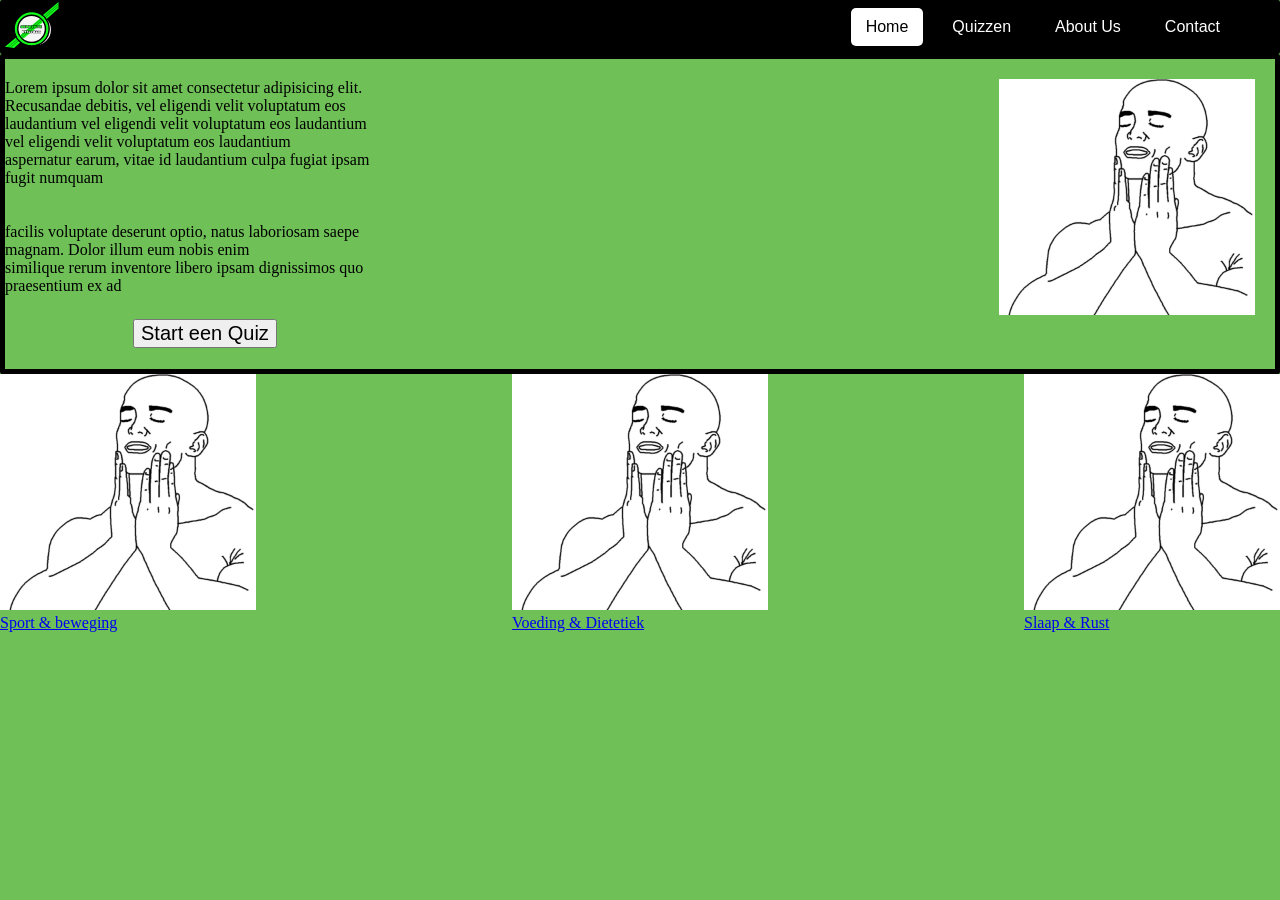
==== index.html @ fb8b5566 "Full clean once more" ====
<!DOCTYPE html>
<html lang="en">

<head>
    <meta charset="UTF-8">
    <meta name="viewport" content="width=device-width, initial-scale=1.0">
    <title>Home</title>
    <link rel="stylesheet" href="index/css/index.css">
    <script src="index/javascript/index.js" defer></script>
</head>

<body>
    <div id="header">
        <img id="logo" src="index/media/homepage logo.svg">
        <div id="contents">
            <button type="button" onclick="window.location.href='index.html'">Home</button>
            <button type="button" onclick="window.location.href='pages/Quizen.html'">Quizzen</button>
            <button type="button" onclick="window.location.href='pages/aboutus.html'">About Us</button>
            <button type="button" onclick="window.location.href='pages/Contact.html'">Contact</button>
        </div>
    </div>
    <div id="hero">
        <div id="info">
            <p>Lorem ipsum dolor sit amet consectetur adipisicing elit. Recusandae debitis, vel eligendi velit voluptatum eos laudantium vel eligendi velit voluptatum eos laudantium vel eligendi velit voluptatum eos laudantium  <br>
                aspernatur earum, vitae id  laudantium culpa fugiat ipsam fugit numquam <br>
                <br>
                <br>
                facilis voluptate deserunt optio, natus laboriosam saepe magnam. Dolor illum eum nobis enim <br>
                similique rerum inventore libero ipsam dignissimos quo praesentium ex ad <br>
            </p> 

            <div id="herp_image">
                <img id="holder" src="index/media/1.webp">
            </div>
        </div>
        <div class="quizholder">
            <div id="Quiz">
                <button onclick="RandomQuiz()">Start een Quiz</button>
            </div>
        </div>

    </div>
    <div id="QuizSelection">
        <div id="Quiz_Select1">
            <div id="QuizImage1">
                <img src="index/media/1.webp">
            </div>

            <div id="Quiz1">
                <a href="pages/informatie.html">Sport & beweging</a>
            </div>
        </div>
        <div id="Quiz_Select2">
            <div id="QuizImage1">
                <img src="index/media/1.webp">
            </div>

            <div id="Quiz2">
                <a href="pages/quiz1.html">Voeding & Dietetiek</a>
            </div>
        </div>
        <div id="Quiz_Select3">
            <div id="QuizImage1">
                <img src="index/media/1.webp">
            </div>

            <div id="Quiz3">
                <a href="pages/slaap_info.html">Slaap & Rust</a>
            </div>
        </div>
    </div>
</body>

</html>
---- index/css/index.css ----
body {
    background-color: rgb(110, 192, 87);
    margin: 0;
}

#header {
    height: 6vh;
    margin: 0;
    width: 100vw;

    top: 0;
    left: 0;
    box-sizing: border-box;
    padding: 20px 20px 20px 0;
    border: 5px solid black;
    border-radius: 2px;
    background-color: black;
    display: flex;
    align-items: center;
}

#logo {
    margin: 0;
    width: 4.5vw;
    height: auto;
    flex-shrink: 0;
}

#contents {
    margin-left: auto;
    padding-right: 20px;
}

#contents button {
    background-color: white;
    color: black;
    border: none;
    padding: 10px 15px;
    margin-left: 10px;
    border-radius: 5px;
    cursor: pointer;
    font-size: 16px;
}

#contents button:not(.active) {
    background-color: black;
    color: white;
}

#hero {
    height: 25vw;
    margin: 0;
    width: 100vw;
    top: -90px;
    box-sizing: border-box;
    padding: 20px 20px 20px 0;
    display: flex;
    align-items: center;
    flex-direction: column;
    border: 5px solid;
    border-radius: 2px;
}

#info{
    display: flex;
    flex-direction: row;
    justify-content: space-between;
}

p {
    margin: 0;
    width: 30%;
}

#holder {
    margin: 0;
    width: 20vw;
    height: auto;
    flex-shrink: 0;
}

.quizholder{
    position: relative;
    width: 100%;
    display: flex;

}

#Quiz {
    left: 10vw;
    width: 30vh;
    position: relative;
    font-size: 20px;

}

#Quiz button{
    font-size: 20px;
}

#QuizSelection{
    display: flex;
    justify-content: space-between;
}

#QuizImage1 img {
    margin: 0;
    width: 20vw;
    height: auto;
    flex-shrink: 0;
}
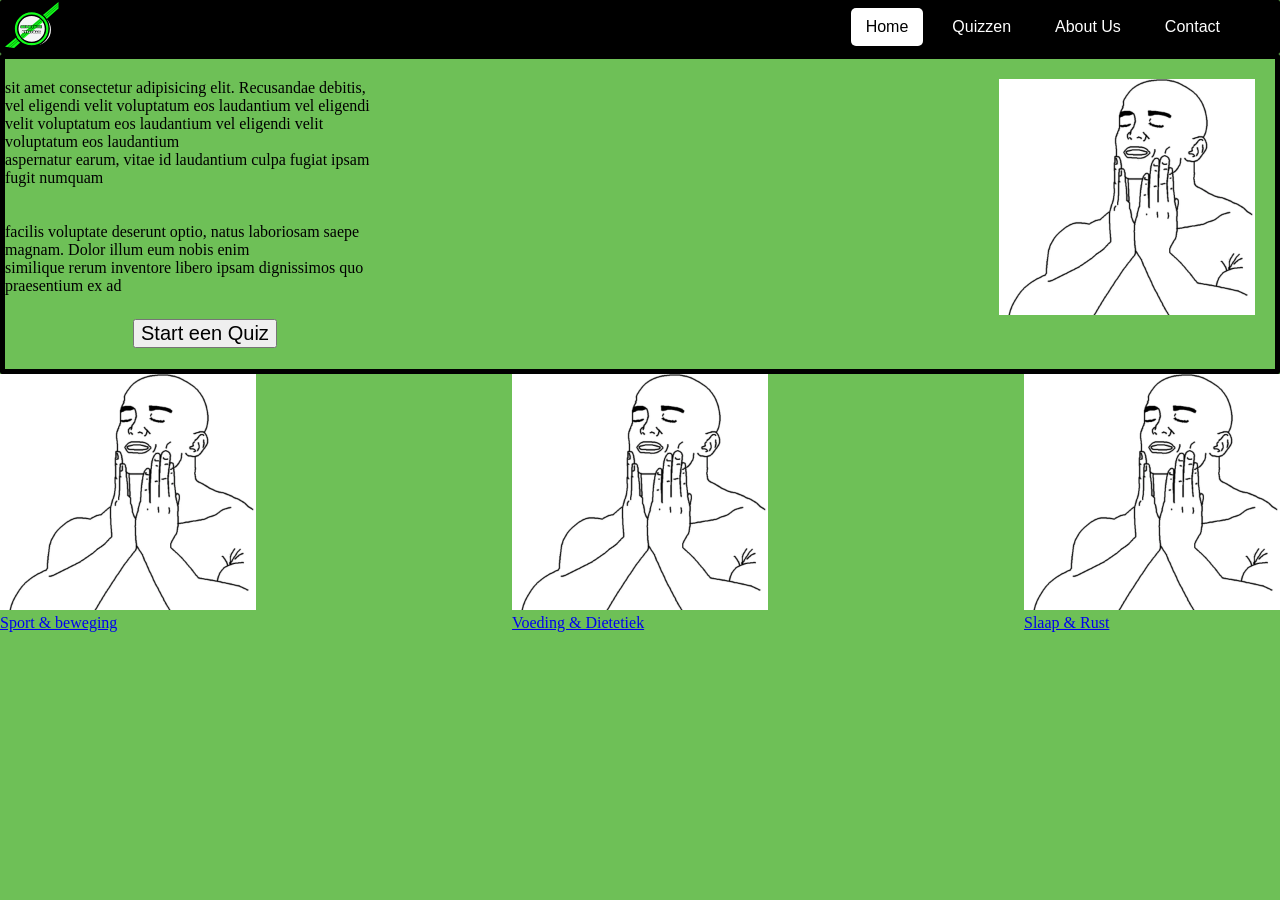
==== commit 9af064d3: "verander html" ====
--- a/index.html
+++ b/index.html
@@ -21,7 +21,7 @@
     </div>
     <div id="hero">
         <div id="info">
-            <p>Lorem ipsum dolor sit amet consectetur adipisicing elit. Recusandae debitis, vel eligendi velit voluptatum eos laudantium vel eligendi velit voluptatum eos laudantium vel eligendi velit voluptatum eos laudantium  <br>
+            <p>sit amet consectetur adipisicing elit. Recusandae debitis, vel eligendi velit voluptatum eos laudantium vel eligendi velit voluptatum eos laudantium vel eligendi velit voluptatum eos laudantium  <br>
                 aspernatur earum, vitae id  laudantium culpa fugiat ipsam fugit numquam <br>
                 <br>
                 <br>
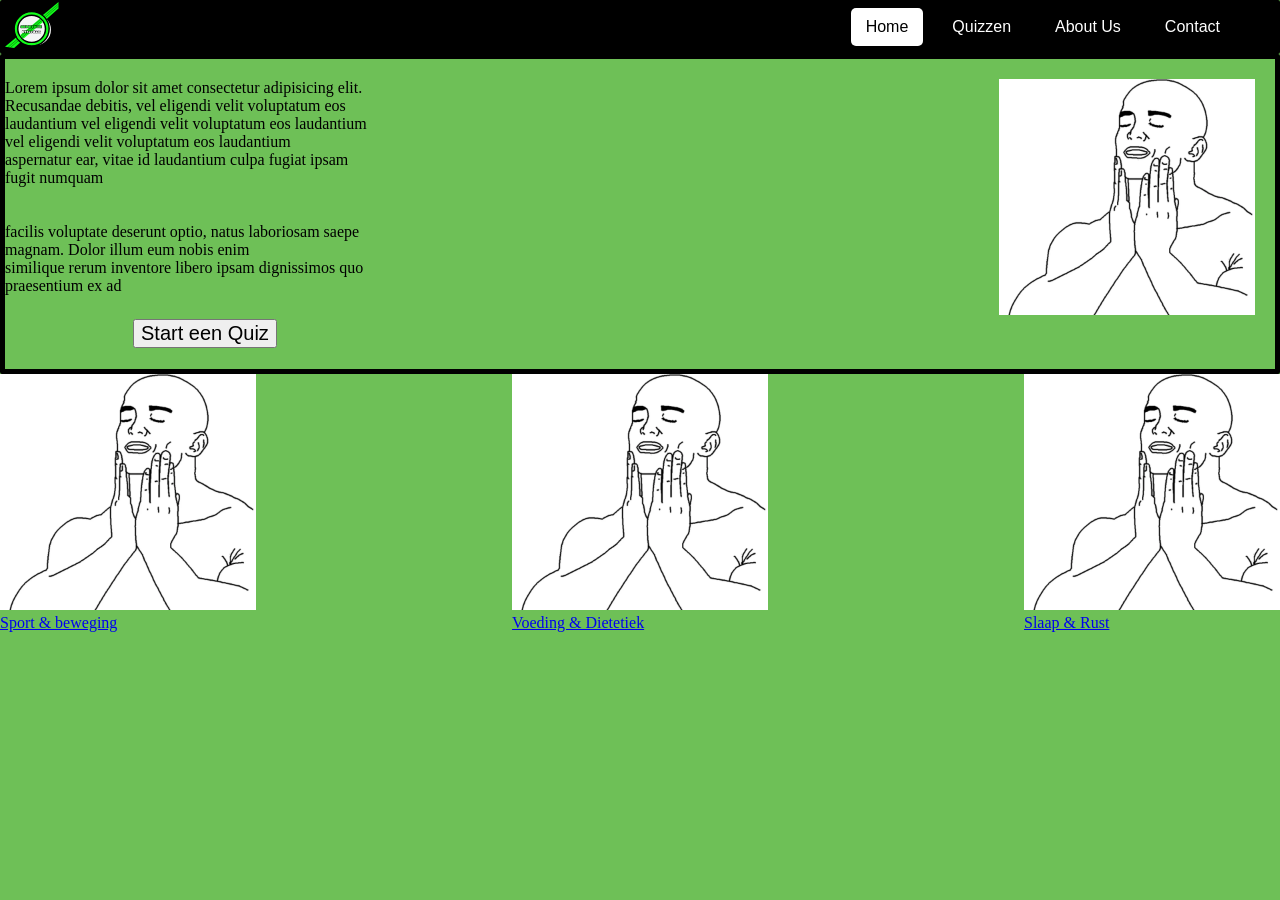
==== commit ba1a647f: "Mike branch" ====
--- a/index.html
+++ b/index.html
@@ -21,8 +21,8 @@
     </div>
     <div id="hero">
         <div id="info">
-            <p>sit amet consectetur adipisicing elit. Recusandae debitis, vel eligendi velit voluptatum eos laudantium vel eligendi velit voluptatum eos laudantium vel eligendi velit voluptatum eos laudantium  <br>
-                aspernatur earum, vitae id  laudantium culpa fugiat ipsam fugit numquam <br>
+            <p>Lorem ipsum dolor sit amet consectetur adipisicing elit. Recusandae debitis, vel eligendi velit voluptatum eos laudantium vel eligendi velit voluptatum eos laudantium vel eligendi velit voluptatum eos laudantium  <br>
+                aspernatur ear, vitae id  laudantium culpa fugiat ipsam fugit numquam <br>
                 <br>
                 <br>
                 facilis voluptate deserunt optio, natus laboriosam saepe magnam. Dolor illum eum nobis enim <br>
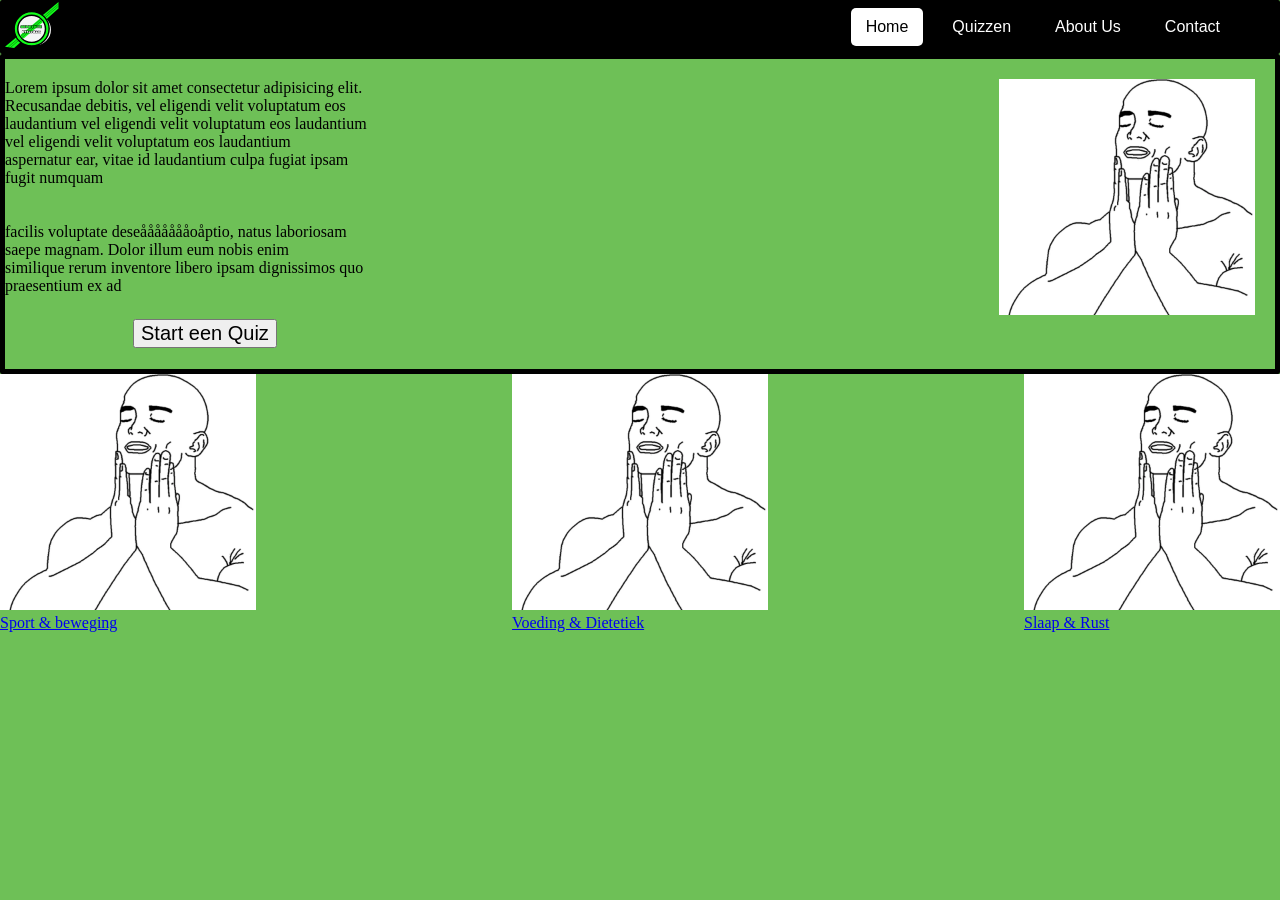
==== commit f066657b: "mess" ====
--- a/index.html
+++ b/index.html
@@ -25,7 +25,7 @@
                 aspernatur ear, vitae id  laudantium culpa fugiat ipsam fugit numquam <br>
                 <br>
                 <br>
-                facilis voluptate deserunt optio, natus laboriosam saepe magnam. Dolor illum eum nobis enim <br>
+                facilis voluptate deseåååååååoåptio, natus laboriosam saepe magnam. Dolor illum eum nobis enim <br>
                 similique rerum inventore libero ipsam dignissimos quo praesentium ex ad <br>
             </p> 
 
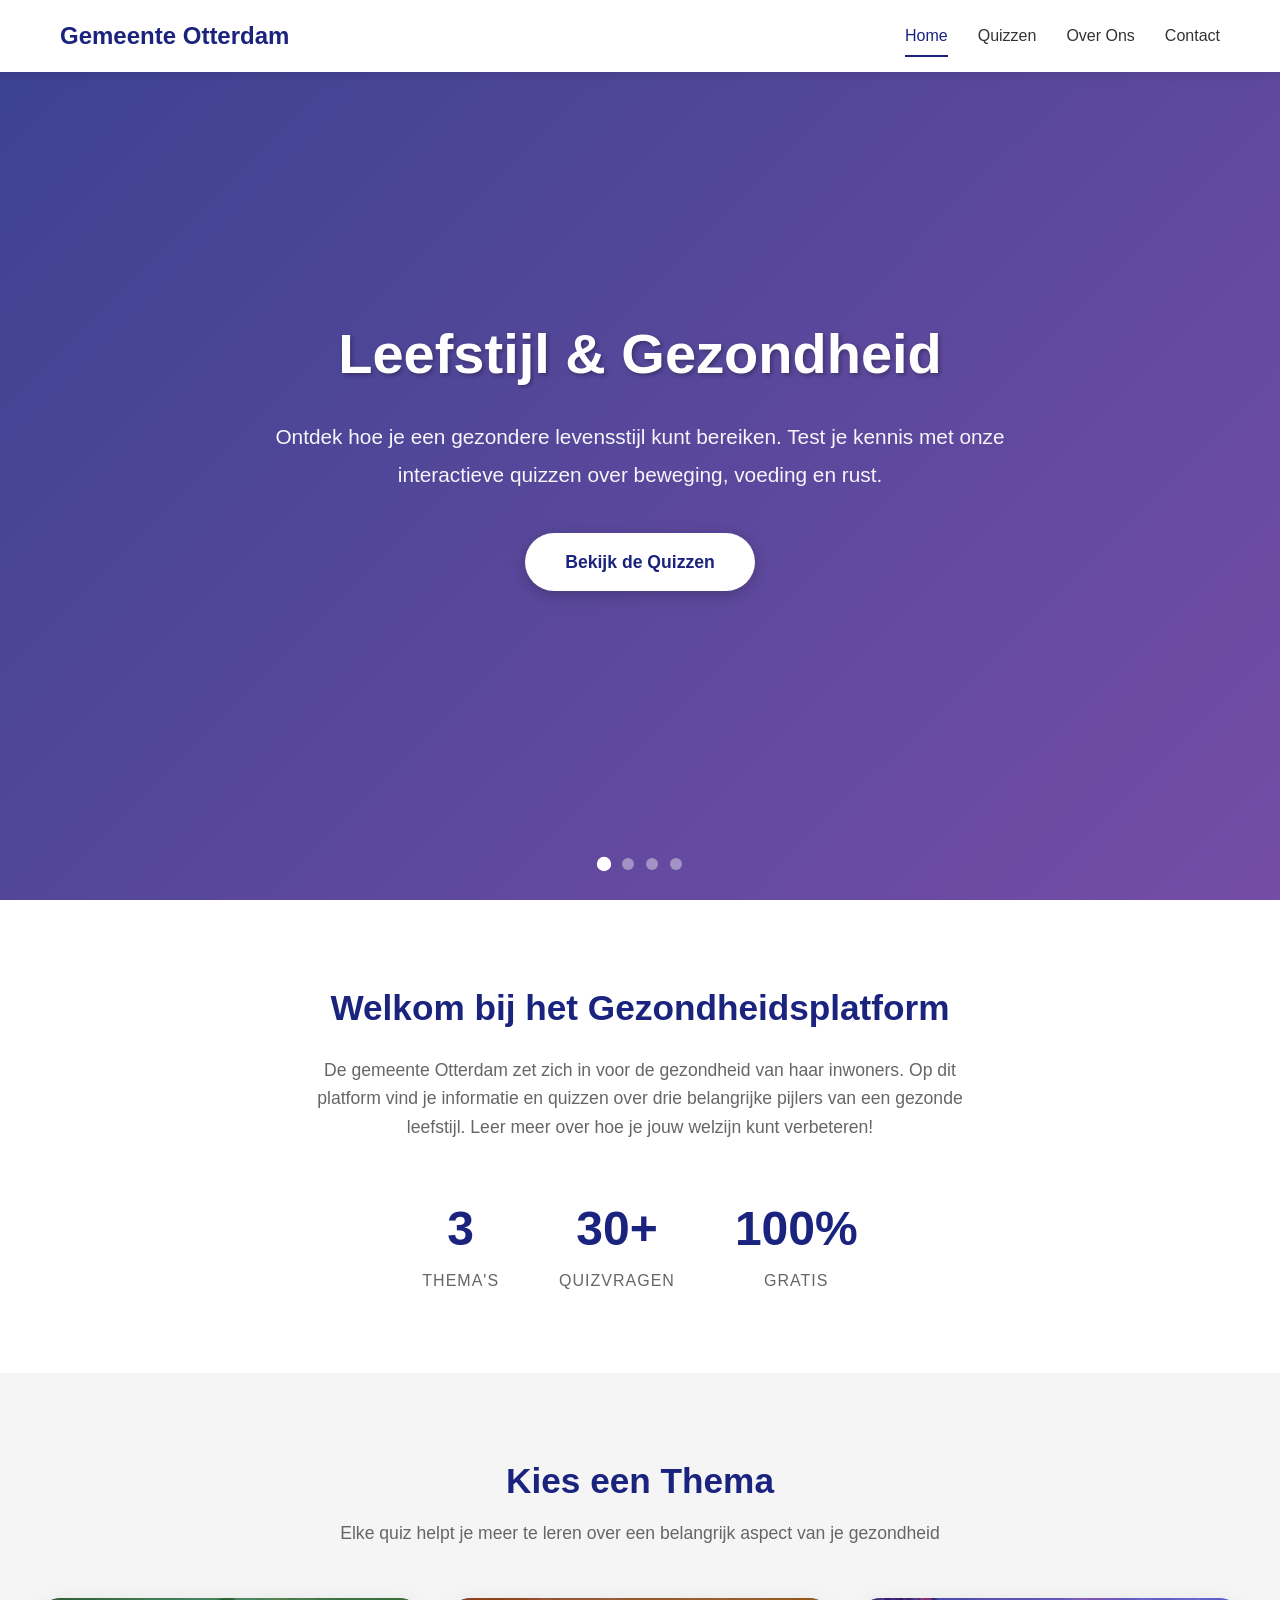
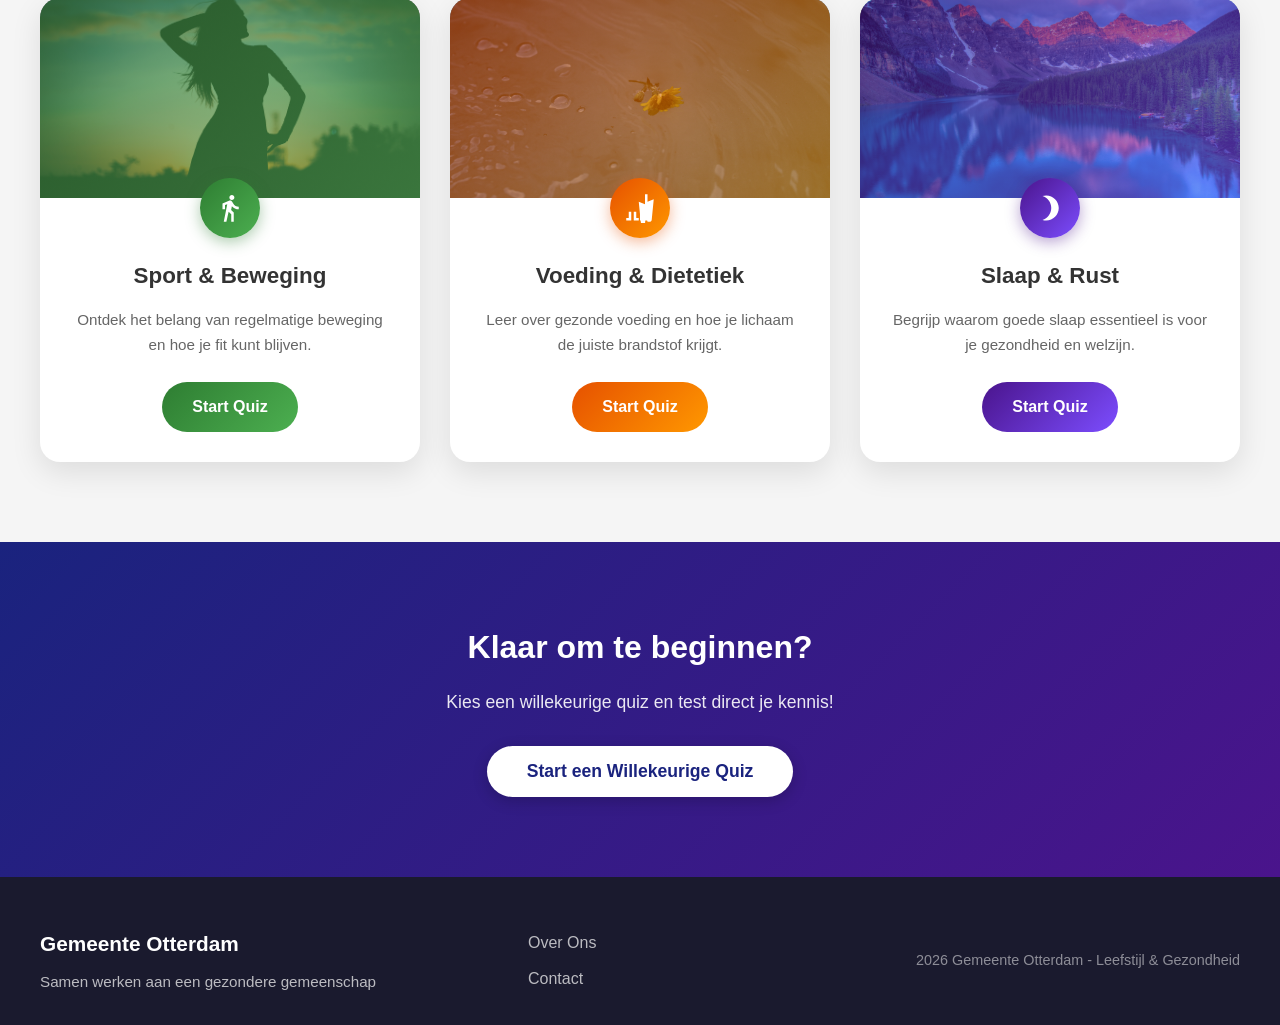
==== commit d3a834cb: "Homepage Rewrite" ====
--- a/index.html
+++ b/index.html
@@ -1,74 +1,159 @@
 <!DOCTYPE html>
-<html lang="en">
+<html lang="nl">
 
 <head>
     <meta charset="UTF-8">
     <meta name="viewport" content="width=device-width, initial-scale=1.0">
-    <title>Home</title>
+    <title>Gemeente Otterdam | Leefstijl & Gezondheid</title>
     <link rel="stylesheet" href="index/css/index.css">
     <script src="index/javascript/index.js" defer></script>
 </head>
 
 <body>
-    <div id="header">
-        <img id="logo" src="index/media/homepage logo.svg">
-        <div id="contents">
-            <button type="button" onclick="window.location.href='index.html'">Home</button>
-            <button type="button" onclick="window.location.href='pages/Quizen.html'">Quizzen</button>
-            <button type="button" onclick="window.location.href='pages/aboutus.html'">About Us</button>
-            <button type="button" onclick="window.location.href='pages/Contact.html'">Contact</button>
+    <header class="header">
+        <div class="header-container">
+            <div class="logo">
+                <h2>Gemeente Otterdam</h2>
+            </div>
+            <nav class="nav-menu">
+                <a href="index.html" class="active">Home</a>
+                <a href="#quizzen">Quizzen</a>
+                <a href="pages/aboutus.html">Over Ons</a>
+                <a href="pages/Contact.html">Contact</a>
+            </nav>
+            <button class="mobile-menu-btn" id="mobile-menu-btn">
+                <span></span>
+                <span></span>
+                <span></span>
+            </button>
         </div>
-    </div>
-    <div id="hero">
-        <div id="info">
-            <p>Lorem ipsum dolor sit amet consectetur adipisicing elit. Recusandae debitis, vel eligendi velit voluptatum eos laudantium vel eligendi velit voluptatum eos laudantium vel eligendi velit voluptatum eos laudantium  <br>
-                aspernatur ear, vitae id  laudantium culpa fugiat ipsam fugit numquam <br>
-                <br>
-                <br>
-                facilis voluptate deseåååååååoåptio, natus laboriosam saepe magnam. Dolor illum eum nobis enim <br>
-                similique rerum inventore libero ipsam dignissimos quo praesentium ex ad <br>
-            </p> 
+    </header>
 
-            <div id="herp_image">
-                <img id="holder" src="index/media/1.webp">
+    <section class="hero">
+        <div class="hero-slideshow">
+            <div class="slide active" style="background-image: url('pages/media/calmbck.jpg')"></div>
+            <div class="slide" style="background-image: url('pages/media/calmwomen.jpg')"></div>
+            <div class="slide" style="background-image: url('pages/media/pexels-souvenirpixels-417074.jpg')"></div>
+            <div class="slide" style="background-image: url('pages/media/snowytree.jpg')"></div>
+        </div>
+        <div class="hero-overlay"></div>
+        <div class="hero-content">
+            <h1>Leefstijl & Gezondheid</h1>
+            <p>Ontdek hoe je een gezondere levensstijl kunt bereiken. Test je kennis met onze interactieve quizzen over beweging, voeding en rust.</p>
+            <a href="#quizzen" class="hero-btn">Bekijk de Quizzen</a>
+        </div>
+        <div class="slide-indicators">
+            <span class="indicator active" data-slide="0"></span>
+            <span class="indicator" data-slide="1"></span>
+            <span class="indicator" data-slide="2"></span>
+            <span class="indicator" data-slide="3"></span>
+        </div>
+    </section>
+
+    <section class="intro-section">
+        <div class="intro-container">
+            <h2>Welkom bij het Gezondheidsplatform</h2>
+            <p>De gemeente Otterdam zet zich in voor de gezondheid van haar inwoners. Op dit platform vind je informatie en quizzen over drie belangrijke pijlers van een gezonde leefstijl. Leer meer over hoe je jouw welzijn kunt verbeteren!</p>
+            <div class="intro-stats">
+                <div class="stat-item">
+                    <span class="stat-number">3</span>
+                    <span class="stat-label">Thema's</span>
+                </div>
+                <div class="stat-item">
+                    <span class="stat-number">30+</span>
+                    <span class="stat-label">Quizvragen</span>
+                </div>
+                <div class="stat-item">
+                    <span class="stat-number">100%</span>
+                    <span class="stat-label">Gratis</span>
+                </div>
             </div>
         </div>
-        <div class="quizholder">
-            <div id="Quiz">
-                <button onclick="RandomQuiz()">Start een Quiz</button>
+    </section>
+
+    <section class="quizzen-section" id="quizzen">
+        <div class="quizzen-container">
+            <h2>Kies een Thema</h2>
+            <p class="section-subtitle">Elke quiz helpt je meer te leren over een belangrijk aspect van je gezondheid</p>
+
+            <div class="quiz-cards">
+                <div class="quiz-card sport-card">
+                    <div class="card-image">
+                        <img src="pages/media/calmwomen.jpg" alt="Sport en Beweging">
+                        <div class="card-overlay sport-overlay"></div>
+                    </div>
+                    <div class="card-content">
+                        <div class="card-icon sport-icon">
+                            <svg xmlns="http://www.w3.org/2000/svg" viewBox="0 0 24 24" fill="currentColor">
+                                <path d="M13.5 5.5c1.1 0 2-.9 2-2s-.9-2-2-2-2 .9-2 2 .9 2 2 2zM9.8 8.9L7 23h2.1l1.8-8 2.1 2v6h2v-7.5l-2.1-2 .6-3C14.8 12 16.8 13 19 13v-2c-1.9 0-3.5-1-4.3-2.4l-1-1.6c-.4-.6-1-1-1.7-1-.3 0-.5.1-.8.1L6 8.3V13h2V9.6l1.8-.7"/>
+                            </svg>
+                        </div>
+                        <h3>Sport & Beweging</h3>
+                        <p>Ontdek het belang van regelmatige beweging en hoe je fit kunt blijven.</p>
+                        <a href="pages/informatie.html" class="card-btn sport-btn">Start Quiz</a>
+                    </div>
+                </div>
+
+                <div class="quiz-card voeding-card">
+                    <div class="card-image">
+                        <img src="pages/media/waterflower.jpg" alt="Voeding en Dietetiek">
+                        <div class="card-overlay voeding-overlay"></div>
+                    </div>
+                    <div class="card-content">
+                        <div class="card-icon voeding-icon">
+                            <svg xmlns="http://www.w3.org/2000/svg" viewBox="0 0 24 24" fill="currentColor">
+                                <path d="M18.06 22.99h1.66c.84 0 1.53-.64 1.63-1.46L23 5.05l-5 2V1h-2v8l-5-2 1.66 16.48c.1.82.79 1.46 1.63 1.46h1.66l.67-6.64L18.06 23zM1 22h4V15H3v5H1v2zm8-7h-2v7h4v-2h-2v-5zm5-1c-1.1 0-2 .9-2 2v6h2v-6h2v6h2v-6c0-1.1-.9-2-2-2h-2z"/>
+                            </svg>
+                        </div>
+                        <h3>Voeding & Dietetiek</h3>
+                        <p>Leer over gezonde voeding en hoe je lichaam de juiste brandstof krijgt.</p>
+                        <a href="pages/quiz1.html" class="card-btn voeding-btn">Start Quiz</a>
+                    </div>
+                </div>
+
+                <div class="quiz-card slaap-card">
+                    <div class="card-image">
+                        <img src="pages/media/pexels-souvenirpixels-417074.jpg" alt="Slaap en Rust">
+                        <div class="card-overlay slaap-overlay"></div>
+                    </div>
+                    <div class="card-content">
+                        <div class="card-icon slaap-icon">
+                            <svg xmlns="http://www.w3.org/2000/svg" viewBox="0 0 24 24" fill="currentColor">
+                                <path d="M9 2c-1.05 0-2.05.16-3 .46 4.06 1.27 7 5.06 7 9.54 0 4.48-2.94 8.27-7 9.54.95.3 1.95.46 3 .46 5.52 0 10-4.48 10-10S14.52 2 9 2z"/>
+                            </svg>
+                        </div>
+                        <h3>Slaap & Rust</h3>
+                        <p>Begrijp waarom goede slaap essentieel is voor je gezondheid en welzijn.</p>
+                        <a href="pages/slaap_info.html" class="card-btn slaap-btn">Start Quiz</a>
+                    </div>
+                </div>
             </div>
         </div>
+    </section>
 
-    </div>
-    <div id="QuizSelection">
-        <div id="Quiz_Select1">
-            <div id="QuizImage1">
-                <img src="index/media/1.webp">
+    <section class="cta-section">
+        <div class="cta-container">
+            <h2>Klaar om te beginnen?</h2>
+            <p>Kies een willekeurige quiz en test direct je kennis!</p>
+            <button class="cta-btn" onclick="RandomQuiz()">Start een Willekeurige Quiz</button>
+        </div>
+    </section>
+
+    <footer class="footer">
+        <div class="footer-container">
+            <div class="footer-info">
+                <h3>Gemeente Otterdam</h3>
+                <p>Samen werken aan een gezondere gemeenschap</p>
             </div>
-
-            <div id="Quiz1">
-                <a href="pages/informatie.html">Sport & beweging</a>
+            <div class="footer-links">
+                <a href="pages/aboutus.html">Over Ons</a>
+                <a href="pages/Contact.html">Contact</a>
+            </div>
+            <div class="footer-copyright">
+                <p>2026 Gemeente Otterdam - Leefstijl & Gezondheid</p>
             </div>
         </div>
-        <div id="Quiz_Select2">
-            <div id="QuizImage1">
-                <img src="index/media/1.webp">
-            </div>
-
-            <div id="Quiz2">
-                <a href="pages/quiz1.html">Voeding & Dietetiek</a>
-            </div>
-        </div>
-        <div id="Quiz_Select3">
-            <div id="QuizImage1">
-                <img src="index/media/1.webp">
-            </div>
-
-            <div id="Quiz3">
-                <a href="pages/slaap_info.html">Slaap & Rust</a>
-            </div>
-        </div>
-    </div>
+    </footer>
 </body>
 
-</html>+</html>
--- a/index/css/index.css
+++ b/index/css/index.css
@@ -1,111 +1,643 @@
+* {
+    margin: 0;
+    padding: 0;
+    box-sizing: border-box;
+}
+
+:root {
+    --primary: #1a237e;
+    --primary-light: #3949ab;
+    --white: #ffffff;
+    --bg-light: #f5f5f5;
+    --text-dark: #333333;
+    --text-light: #666666;
+
+    /* Thema kleuren */
+    --sport-primary: #2e7d32;
+    --sport-secondary: #4caf50;
+    --sport-light: #e8f5e9;
+
+    --voeding-primary: #e65100;
+    --voeding-secondary: #ff9800;
+    --voeding-light: #fff3e0;
+
+    --slaap-primary: #4a148c;
+    --slaap-secondary: #7c4dff;
+    --slaap-light: #ede7f6;
+}
+
+
+
+::-webkit-scrollbar{
+    width: 12px;
+}
+
+::-webkit-scrollbar-track{
+    background: var(--bg-light);
+}
+
+::-webkit-scrollbar-thumb{
+    background: var(--primary);
+}
+
+
 body {
-    background-color: rgb(110, 192, 87);
-    margin: 0;
-}
-
-#header {
-    height: 6vh;
-    margin: 0;
-    width: 100vw;
-
+    font-family: 'Segoe UI', Tahoma, Geneva, Verdana, sans-serif;
+    background-color: var(--bg-light);
+    color: var(--text-dark);
+    line-height: 1.6;
+}
+
+/* Header */
+.header {
+    position: fixed;
     top: 0;
     left: 0;
-    box-sizing: border-box;
-    padding: 20px 20px 20px 0;
-    border: 5px solid black;
+    width: 100%;
+    background: var(--white);
+    box-shadow: 0 2px 10px rgba(0, 0, 0, 0.1);
+    z-index: 1000;
+}
+
+.header-container {
+    max-width: 1200px;
+    margin: 0 auto;
+    padding: 15px 20px;
+    display: flex;
+    justify-content: space-between;
+    align-items: center;
+}
+
+.logo h2 {
+    color: var(--primary);
+    font-size: 1.5rem;
+    font-weight: 700;
+}
+
+.nav-menu {
+    display: flex;
+    gap: 30px;
+}
+
+.nav-menu a {
+    text-decoration: none;
+    color: var(--text-dark);
+    font-weight: 500;
+    padding: 8px 0;
+    position: relative;
+    transition: color 0.3s ease;
+}
+
+.nav-menu a::after {
+    content: '';
+    position: absolute;
+    bottom: 0;
+    left: 0;
+    width: 0;
+    height: 2px;
+    background: var(--primary);
+    transition: width 0.3s ease;
+}
+
+.nav-menu a:hover,
+.nav-menu a.active {
+    color: var(--primary);
+}
+
+.nav-menu a:hover::after,
+.nav-menu a.active::after {
+    width: 100%;
+}
+
+.mobile-menu-btn {
+    display: none;
+    flex-direction: column;
+    gap: 5px;
+    background: none;
+    border: none;
+    cursor: pointer;
+    padding: 5px;
+}
+
+.mobile-menu-btn span {
+    width: 25px;
+    height: 3px;
+    background: var(--text-dark);
     border-radius: 2px;
-    background-color: black;
+    transition: 0.3s;
+}
+
+/* Hero Section */
+.hero {
+    height: 100vh;
+    min-height: 600px;
+    position: relative;
     display: flex;
     align-items: center;
-}
-
-#logo {
-    margin: 0;
-    width: 4.5vw;
-    height: auto;
-    flex-shrink: 0;
-}
-
-#contents {
-    margin-left: auto;
-    padding-right: 20px;
-}
-
-#contents button {
-    background-color: white;
-    color: black;
-    border: none;
-    padding: 10px 15px;
-    margin-left: 10px;
-    border-radius: 5px;
+    justify-content: center;
+    overflow: hidden;
+}
+
+/* Hero Slideshow */
+.hero-slideshow {
+    position: absolute;
+    top: 0;
+    left: 0;
+    width: 100%;
+    height: 100%;
+    z-index: 0;
+}
+
+.hero-slideshow .slide {
+    position: absolute;
+    top: 0;
+    left: 0;
+    width: 100%;
+    height: 100%;
+    background-size: cover;
+    background-position: center;
+    background-repeat: no-repeat;
+    opacity: 0;
+    transform: scale(1.08);
+    transition: opacity 1.2s ease-in-out, transform 6s ease-out;
+}
+
+.hero-slideshow .slide.active {
+    opacity: 1;
+    transform: scale(1.08);
+}
+
+.hero-slideshow .slide.active.zoom-out {
+    transform: scale(1);
+}
+
+.hero-overlay {
+    position: absolute;
+    top: 0;
+    left: 0;
+    width: 100%;
+    height: 100%;
+    background: linear-gradient(135deg, rgba(26, 35, 126, 0.85) 0%, rgba(74, 20, 140, 0.75) 100%);
+    z-index: 1;
+}
+
+.hero-content {
+    position: relative;
+    z-index: 2;
+    text-align: center;
+    color: var(--white);
+    padding: 20px;
+    max-width: 800px;
+}
+
+/* Slide Indicators */
+.slide-indicators {
+    position: absolute;
+    bottom: 30px;
+    left: 50%;
+    transform: translateX(-50%);
+    display: flex;
+    gap: 12px;
+    z-index: 3;
+}
+
+.indicator {
+    width: 12px;
+    height: 12px;
+    border-radius: 50%;
+    background: rgba(255, 255, 255, 0.4);
     cursor: pointer;
-    font-size: 16px;
-}
-
-#contents button:not(.active) {
-    background-color: black;
-    color: white;
-}
-
-#hero {
-    height: 25vw;
-    margin: 0;
-    width: 100vw;
-    top: -90px;
-    box-sizing: border-box;
-    padding: 20px 20px 20px 0;
+    transition: all 0.3s ease;
+    border: 2px solid transparent;
+}
+
+.indicator:hover {
+    background: rgba(255, 255, 255, 0.6);
+}
+
+.indicator.active {
+    background: var(--white);
+    transform: scale(1.2);
+    border-color: rgba(255, 255, 255, 0.5);
+}
+
+.hero-content h1 {
+    font-size: 3.5rem;
+    font-weight: 700;
+    margin-bottom: 20px;
+    text-shadow: 2px 2px 4px rgba(0, 0, 0, 0.3);
+}
+
+.hero-content p {
+    font-size: 1.3rem;
+    margin-bottom: 40px;
+    opacity: 0.95;
+    line-height: 1.8;
+}
+
+.hero-btn {
+    display: inline-block;
+    background: var(--white);
+    color: var(--primary);
+    padding: 15px 40px;
+    border-radius: 50px;
+    text-decoration: none;
+    font-weight: 600;
+    font-size: 1.1rem;
+    transition: all 0.3s ease;
+    box-shadow: 0 4px 15px rgba(0, 0, 0, 0.2);
+}
+
+.hero-btn:hover {
+    transform: translateY(-3px);
+    box-shadow: 0 6px 20px rgba(0, 0, 0, 0.3);
+}
+
+/* Intro Section */
+.intro-section {
+    padding: 80px 20px;
+    background: var(--white);
+}
+
+.intro-container {
+    max-width: 1000px;
+    margin: 0 auto;
+    text-align: center;
+}
+
+.intro-container h2 {
+    font-size: 2.2rem;
+    color: var(--primary);
+    margin-bottom: 20px;
+}
+
+.intro-container > p {
+    font-size: 1.1rem;
+    color: var(--text-light);
+    max-width: 700px;
+    margin: 0 auto 50px;
+}
+
+.intro-stats {
+    display: flex;
+    justify-content: center;
+    gap: 60px;
+    flex-wrap: wrap;
+}
+
+.stat-item {
+    text-align: center;
+}
+
+.stat-number {
+    display: block;
+    font-size: 3rem;
+    font-weight: 700;
+    color: var(--primary);
+}
+
+.stat-label {
+    font-size: 1rem;
+    color: var(--text-light);
+    text-transform: uppercase;
+    letter-spacing: 1px;
+}
+
+/* Quizzen Section */
+.quizzen-section {
+    padding: 80px 20px;
+    background: var(--bg-light);
+}
+
+.quizzen-container {
+    max-width: 1200px;
+    margin: 0 auto;
+}
+
+.quizzen-container > h2 {
+    text-align: center;
+    font-size: 2.2rem;
+    color: var(--primary);
+    margin-bottom: 10px;
+}
+
+.section-subtitle {
+    text-align: center;
+    color: var(--text-light);
+    margin-bottom: 50px;
+    font-size: 1.1rem;
+}
+
+.quiz-cards {
+    display: grid;
+    grid-template-columns: repeat(3, 1fr);
+    gap: 30px;
+}
+
+.quiz-card {
+    background: var(--white);
+    border-radius: 20px;
+    overflow: hidden;
+    box-shadow: 0 10px 30px rgba(0, 0, 0, 0.1);
+    transition: all 0.4s ease;
+}
+
+.quiz-card:hover {
+    transform: translateY(-10px);
+    box-shadow: 0 20px 40px rgba(0, 0, 0, 0.15);
+}
+
+.card-image {
+    position: relative;
+    height: 200px;
+    overflow: hidden;
+}
+
+.card-image img {
+    width: 100%;
+    height: 100%;
+    object-fit: cover;
+    transition: transform 0.4s ease;
+}
+
+.quiz-card:hover .card-image img {
+    transform: scale(1.1);
+}
+
+.card-overlay {
+    position: absolute;
+    top: 0;
+    left: 0;
+    width: 100%;
+    height: 100%;
+    opacity: 0.6;
+}
+
+.sport-overlay {
+    background: linear-gradient(135deg, var(--sport-primary) 0%, var(--sport-secondary) 100%);
+}
+
+.voeding-overlay {
+    background: linear-gradient(135deg, var(--voeding-primary) 0%, var(--voeding-secondary) 100%);
+}
+
+.slaap-overlay {
+    background: linear-gradient(135deg, var(--slaap-primary) 0%, var(--slaap-secondary) 100%);
+}
+
+.card-content {
+    padding: 30px;
+    text-align: center;
+}
+
+.card-icon {
+    width: 60px;
+    height: 60px;
+    border-radius: 50%;
     display: flex;
     align-items: center;
+    justify-content: center;
+    margin: -50px auto 20px;
+    position: relative;
+    z-index: 1;
+}
+
+.card-icon svg {
+    width: 30px;
+    height: 30px;
+    color: var(--white);
+}
+
+.sport-icon {
+    background: linear-gradient(135deg, var(--sport-primary) 0%, var(--sport-secondary) 100%);
+    box-shadow: 0 4px 15px rgba(46, 125, 50, 0.4);
+}
+
+.voeding-icon {
+    background: linear-gradient(135deg, var(--voeding-primary) 0%, var(--voeding-secondary) 100%);
+    box-shadow: 0 4px 15px rgba(230, 81, 0, 0.4);
+}
+
+.slaap-icon {
+    background: linear-gradient(135deg, var(--slaap-primary) 0%, var(--slaap-secondary) 100%);
+    box-shadow: 0 4px 15px rgba(74, 20, 140, 0.4);
+}
+
+.card-content h3 {
+    font-size: 1.4rem;
+    color: var(--text-dark);
+    margin-bottom: 15px;
+}
+
+.card-content p {
+    color: var(--text-light);
+    margin-bottom: 25px;
+    font-size: 0.95rem;
+}
+
+.card-btn {
+    display: inline-block;
+    padding: 12px 30px;
+    border-radius: 25px;
+    text-decoration: none;
+    font-weight: 600;
+    color: var(--white);
+    transition: all 0.3s ease;
+}
+
+.sport-btn {
+    background: linear-gradient(135deg, var(--sport-primary) 0%, var(--sport-secondary) 100%);
+}
+
+.sport-btn:hover {
+    box-shadow: 0 4px 15px rgba(46, 125, 50, 0.5);
+    transform: translateY(-2px);
+}
+
+.voeding-btn {
+    background: linear-gradient(135deg, var(--voeding-primary) 0%, var(--voeding-secondary) 100%);
+}
+
+.voeding-btn:hover {
+    box-shadow: 0 4px 15px rgba(230, 81, 0, 0.5);
+    transform: translateY(-2px);
+}
+
+.slaap-btn {
+    background: linear-gradient(135deg, var(--slaap-primary) 0%, var(--slaap-secondary) 100%);
+}
+
+.slaap-btn:hover {
+    box-shadow: 0 4px 15px rgba(74, 20, 140, 0.5);
+    transform: translateY(-2px);
+}
+
+/* CTA Section */
+.cta-section {
+    padding: 80px 20px;
+    background: linear-gradient(135deg, var(--primary) 0%, var(--slaap-primary) 100%);
+    text-align: center;
+}
+
+.cta-container {
+    max-width: 600px;
+    margin: 0 auto;
+    color: var(--white);
+}
+
+.cta-container h2 {
+    font-size: 2rem;
+    margin-bottom: 15px;
+}
+
+.cta-container p {
+    font-size: 1.1rem;
+    margin-bottom: 30px;
+    opacity: 0.9;
+}
+
+.cta-btn {
+    background: var(--white);
+    color: var(--primary);
+    border: none;
+    padding: 15px 40px;
+    border-radius: 50px;
+    font-size: 1.1rem;
+    font-weight: 600;
+    cursor: pointer;
+    transition: all 0.3s ease;
+    box-shadow: 0 4px 15px rgba(0, 0, 0, 0.2);
+}
+
+.cta-btn:hover {
+    transform: translateY(-3px);
+    box-shadow: 0 6px 20px rgba(0, 0, 0, 0.3);
+}
+
+/* Footer */
+.footer {
+    background: #1a1a2e;
+    color: var(--white);
+    padding: 50px 20px 30px;
+}
+
+.footer-container {
+    max-width: 1200px;
+    margin: 0 auto;
+    display: grid;
+    grid-template-columns: 2fr 1fr 2fr;
+    gap: 40px;
+    align-items: center;
+}
+
+.footer-info h3 {
+    font-size: 1.3rem;
+    margin-bottom: 10px;
+}
+
+.footer-info p {
+    opacity: 0.7;
+    font-size: 0.95rem;
+}
+
+.footer-links {
+    display: flex;
     flex-direction: column;
-    border: 5px solid;
-    border-radius: 2px;
-}
-
-#info{
-    display: flex;
-    flex-direction: row;
-    justify-content: space-between;
-}
-
-p {
-    margin: 0;
-    width: 30%;
-}
-
-#holder {
-    margin: 0;
-    width: 20vw;
-    height: auto;
-    flex-shrink: 0;
-}
-
-.quizholder{
-    position: relative;
-    width: 100%;
-    display: flex;
-
-}
-
-#Quiz {
-    left: 10vw;
-    width: 30vh;
-    position: relative;
-    font-size: 20px;
-
-}
-
-#Quiz button{
-    font-size: 20px;
-}
-
-#QuizSelection{
-    display: flex;
-    justify-content: space-between;
-}
-
-#QuizImage1 img {
-    margin: 0;
-    width: 20vw;
-    height: auto;
-    flex-shrink: 0;
-}+    gap: 10px;
+}
+
+.footer-links a {
+    color: var(--white);
+    text-decoration: none;
+    opacity: 0.7;
+    transition: opacity 0.3s ease;
+}
+
+.footer-links a:hover {
+    opacity: 1;
+}
+
+.footer-copyright {
+    text-align: right;
+    opacity: 0.5;
+    font-size: 0.9rem;
+}
+
+/* Responsive */
+@media (max-width: 992px) {
+    .quiz-cards {
+        grid-template-columns: repeat(2, 1fr);
+    }
+
+    .footer-container {
+        grid-template-columns: 1fr;
+        text-align: center;
+        gap: 30px;
+    }
+
+    .footer-links {
+        flex-direction: row;
+        justify-content: center;
+        gap: 30px;
+    }
+
+    .footer-copyright {
+        text-align: center;
+    }
+}
+
+@media (max-width: 768px) {
+    .nav-menu {
+        display: none;
+        position: absolute;
+        top: 100%;
+        left: 0;
+        width: 100%;
+        background: var(--white);
+        flex-direction: column;
+        padding: 20px;
+        box-shadow: 0 10px 20px rgba(0, 0, 0, 0.1);
+    }
+
+    .nav-menu.active {
+        display: flex;
+    }
+
+    .mobile-menu-btn {
+        display: flex;
+    }
+
+    .hero-content h1 {
+        font-size: 2.5rem;
+    }
+
+    .hero-content p {
+        font-size: 1.1rem;
+    }
+
+    .quiz-cards {
+        grid-template-columns: 1fr;
+        max-width: 400px;
+        margin: 0 auto;
+    }
+
+    .intro-stats {
+        gap: 30px;
+    }
+
+    .stat-number {
+        font-size: 2.5rem;
+    }
+}
+
+@media (max-width: 480px) {
+    .hero-content h1 {
+        font-size: 2rem;
+    }
+
+    .intro-container h2,
+    .quizzen-container > h2,
+    .cta-container h2 {
+        font-size: 1.8rem;
+    }
+}
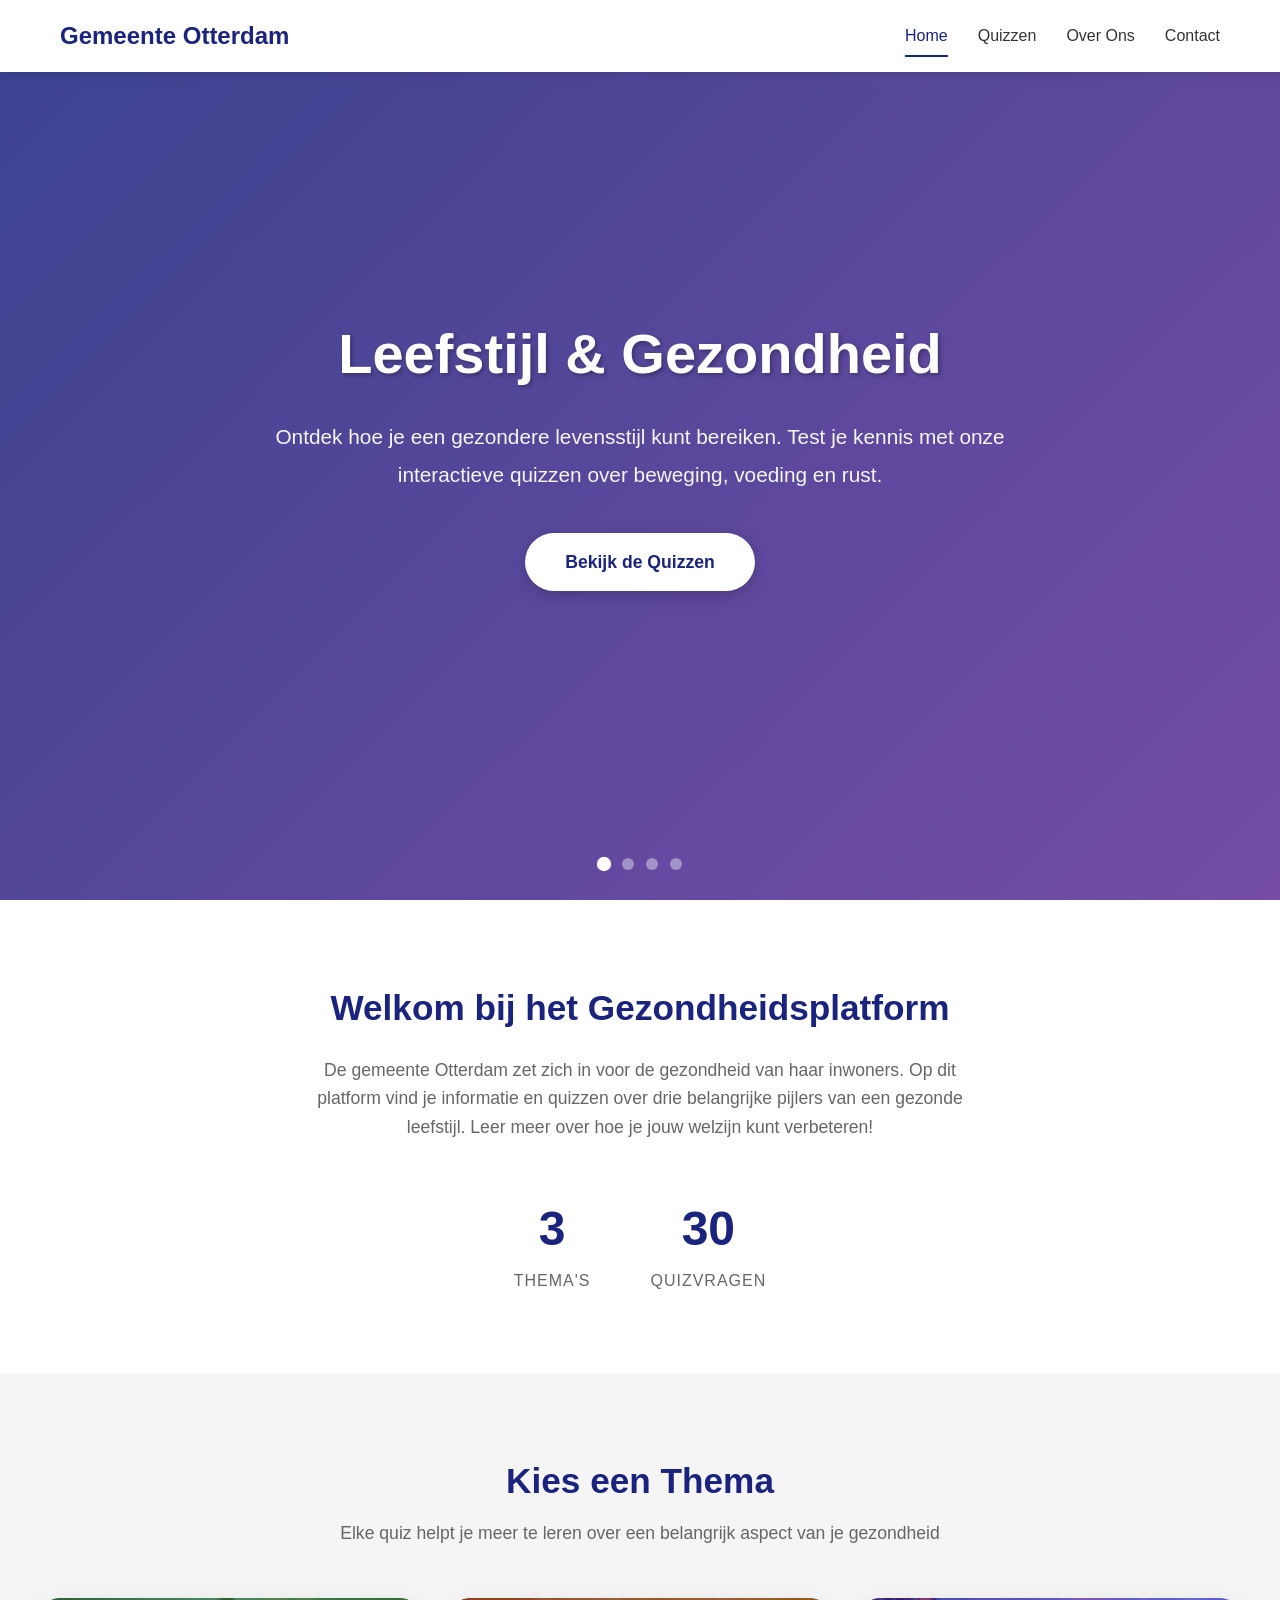
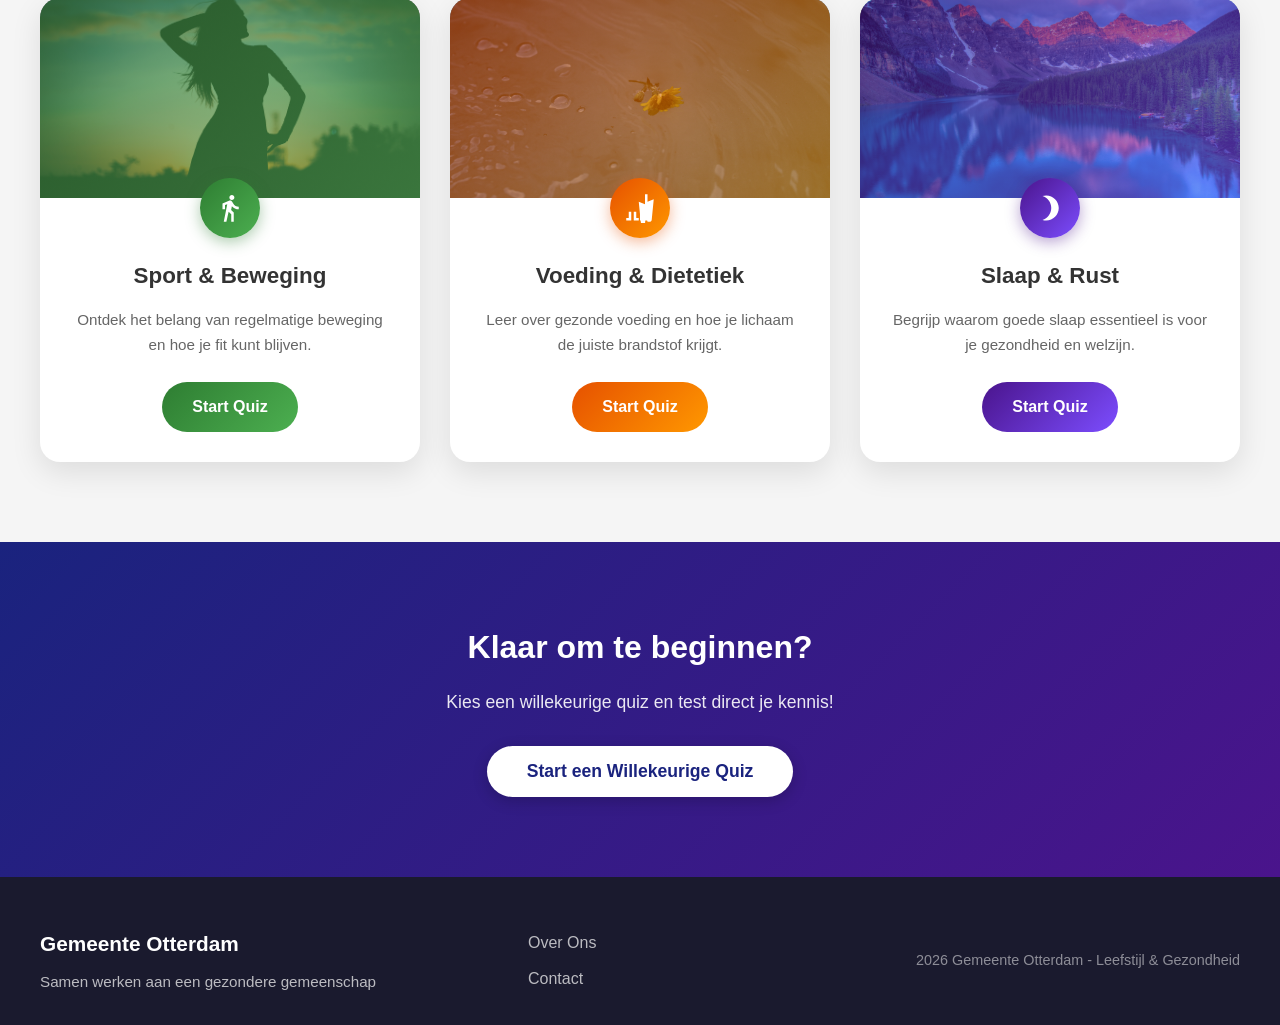
==== commit 6d72ef2e: "merge" ====
--- a/index.html
+++ b/index.html
@@ -60,13 +60,10 @@
                     <span class="stat-label">Thema's</span>
                 </div>
                 <div class="stat-item">
-                    <span class="stat-number">30+</span>
+                    <span class="stat-number">30</span>
                     <span class="stat-label">Quizvragen</span>
                 </div>
-                <div class="stat-item">
-                    <span class="stat-number">100%</span>
-                    <span class="stat-label">Gratis</span>
-                </div>
+
             </div>
         </div>
     </section>
@@ -90,7 +87,7 @@
                         </div>
                         <h3>Sport & Beweging</h3>
                         <p>Ontdek het belang van regelmatige beweging en hoe je fit kunt blijven.</p>
-                        <a href="pages/informatie.html" class="card-btn sport-btn">Start Quiz</a>
+                        <a href="pages/sportenbeweging_info.html" class="card-btn sport-btn">Start Quiz</a>
                     </div>
                 </div>
 
--- a/index/css/index.css
+++ b/index/css/index.css
@@ -343,7 +343,7 @@
 }
 
 .quiz-card:hover {
-    transform: translateY(-10px);
+
     box-shadow: 0 20px 40px rgba(0, 0, 0, 0.15);
 }
 
